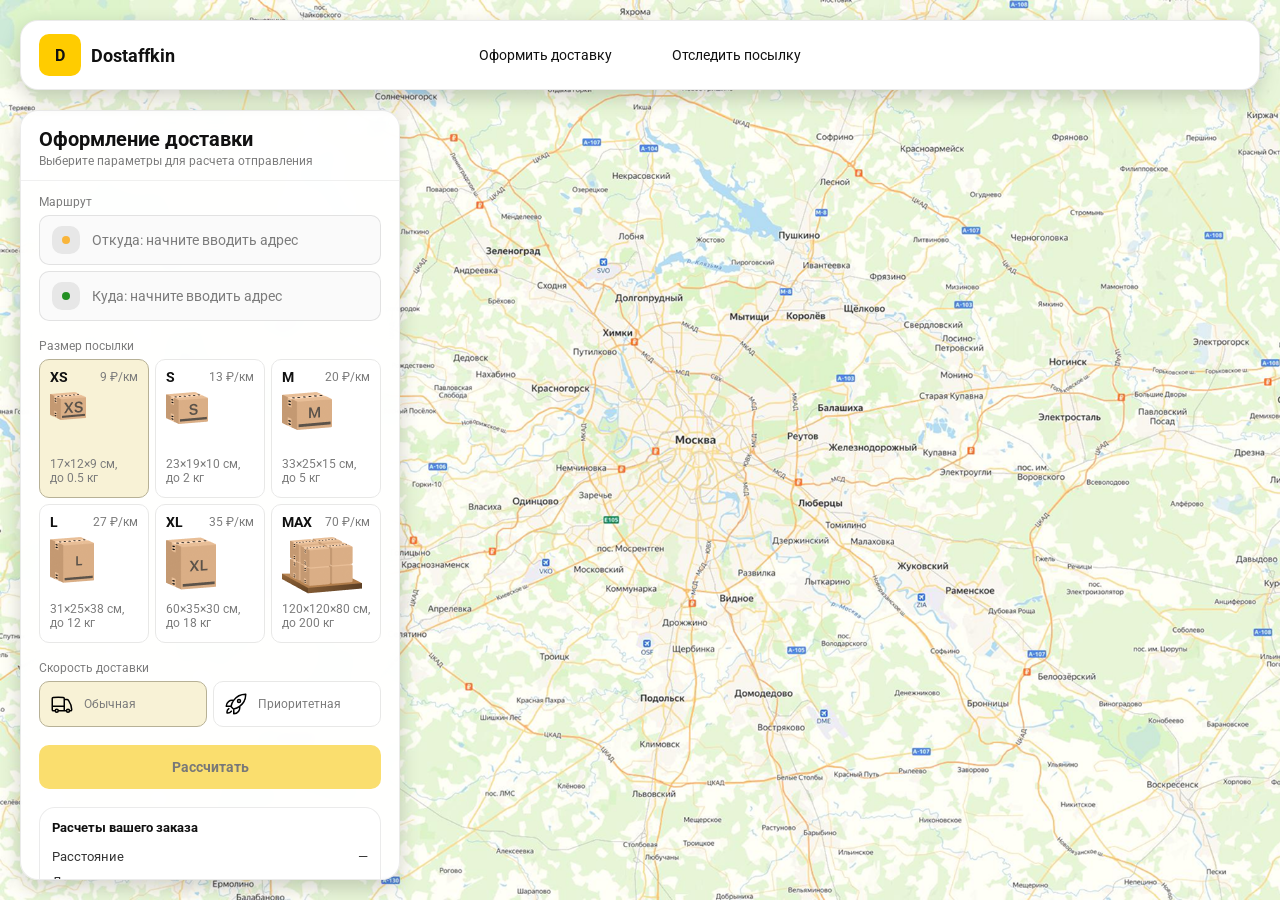
==== order.html @ 169caaeb "dqy 3 lesson and homework. Updated the workflow" ====
<!doctype html>
<html lang="ru">
<head>
  <meta charset="utf-8"/>
  <meta name="viewport" content="width=device-width,initial-scale=1,maximum-scale=1,user-scalable=0"/>
  <title>Оформление доставки</title>

  <link rel="stylesheet" href="styles/base.css"/>
  <link rel="stylesheet" href="styles/base_adaptive.css"/>

  <link rel="stylesheet" href="styles/order.css"/>
  <link rel="stylesheet" href="styles/order_adaptive.css"/>
</head>
<body>
  <div id="map"></div>

  <header class="header">
    <a class="header-brand" href="./index.html">
      <div class="header-logo">D</div>
      <div class="header-title">Dostaffkin</div>
    </a>
    <nav class="header-menu">
      <a class="header-link" href="#">Оформить <span>доставку</span></a>
      <a class="header-link" href="./track.html">Отследить <span>посылку</span></a>
    </nav>
  </header>

  <aside class="main" id="sidebar">
    <div class="main-header">
      <div class="main-title">Оформление доставки</div>
      <div class="main-text">Выберите параметры для расчета отправления</div>
    </div>

    <div class="main-content">
      <div class="main-route">
        <div class="main-block-title">Маршрут</div>
        <div class="main-fields">
          <div class="main-field" id="fromField">
            <div class="main-pin"></div>
            <input id="from" placeholder="Откуда: начните вводить адрес" autocomplete="off"/>
            <div class="main-ac" id="fromAc" role="listbox" aria-label="Подсказки адресов"></div>
          </div>

          <div class="main-field" id="toField">
            <div class="main-pin"></div>
            <input id="to" placeholder="Куда: начните вводить адрес" autocomplete="off"/>
            <div class="main-ac" id="toAc" role="listbox" aria-label="Подсказки адресов"></div>
          </div>
        </div>
      </div>


      <div class="main-package">
        <div class="main-block-title">Размер посылки</div>

        <div class="main-sizes">
          <div class="main-size-card is-active" data-value="xs">
            <div class="main-size-top">
              <div class="main-size-label">XS</div>
              <div class="main-size-rate">9 ₽/км</div>
            </div>
            <div class="main-size-media">
              <img src="images/sizes/xs.png" alt="Короб XS"/>
            </div>
            <div class="main-size-description">17×12×9 см,<br>до 0.5 кг</div>
          </div>

          <div class="main-size-card" data-value="s">
            <div class="main-size-top">
              <div class="main-size-label">S</div>
              <div class="main-size-rate">13 ₽/км</div>
            </div>
            <div class="main-size-media">
              <img src="images/sizes/s.png" alt="Короб S"/>
            </div>
            <div class="main-size-description">23×19×10 см,<br>до 2 кг</div>
          </div>

          <div class="main-size-card" data-value="m">
            <div class="main-size-top">
              <div class="main-size-label">M</div>
              <div class="main-size-rate">20 ₽/км</div>
            </div>
            <div class="main-size-media">
              <img src="images/sizes/m.png" alt="Короб M"/>
            </div>
            <div class="main-size-description">33×25×15 см,<br>до 5 кг</div>
          </div>

          <div class="main-size-card" data-value="l">
            <div class="main-size-top">
              <div class="main-size-label">L</div>
              <div class="main-size-rate">27 ₽/км</div>
            </div>
            <div class="main-size-media">
              <img src="images/sizes/l.png" alt="Короб L"/>
            </div>
            <div class="main-size-description">31×25×38 см,<br>до 12 кг</div>
          </div>

          <div class="main-size-card" data-value="xl">
            <div class="main-size-top">
              <div class="main-size-label">XL</div>
              <div class="main-size-rate">35 ₽/км</div>
            </div>
            <div class="main-size-media">
              <img src="images/sizes/xl.png" alt="Короб XL"/>
            </div>
            <div class="main-size-description">60×35×30 см,<br>до 18 кг</div>
          </div>

          <div class="main-size-card" data-value="max">
            <div class="main-size-top">
              <div class="main-size-label">MAX</div>
              <div class="main-size-rate">70 ₽/км</div>
            </div>
            <div class="main-size-media main-size-media-palleta">
              <img src="images/sizes/max.png" alt="Паллета"/>
            </div>
            <div class="main-size-description">120×120×80 см,<br>до 200 кг</div>
          </div>
        </div>
      </div>

      <div class="main-speed">
        <div class="main-block-title">Скорость доставки</div>

        <div class="main-speeds">
          <div class="main-speed-card is-active" data-value="regular">
            <img class="main-speed-media" src="images/icons/regular.svg" alt="Regular"/>
            <div class="main-speed-description">Обычная</div>
          </div>
          <div class="main-speed-card" data-value="fast">
            <img class="main-speed-media" src="images/icons/fast.svg" alt="Fast"/>
            <div class="main-speed-description">Приоритетная</div>
          </div>
        </div>
      </div>

      <div class="main-calculate-block">
        <button id="calc" class="button calculate-button" type="button" disabled>Рассчитать</button>
      </div>

      <div class="main-result" id="result">
        <div class="main-result-title">Расчеты вашего заказа</div>
        <div class="main-result-lines">
          <div class="main-result-line"><span>Расстояние</span><span id="distanceValue">—</span></div>
          <div class="main-result-line"><span>Доставим через</span><span id="durationValue">—</span></div>
          <div class="main-result-line"><span>Тариф</span><span id="rateValue">—</span></div>
        </div>
        <div class="main-price">
          <div class="main-price-label">Итого</div>
          <div class="main-price-value" id="totalValue">—</div>
        </div>
      </div>

      <div class="main-order-box">
        <div class="main-order-form" id="orderForm">
          <div class="main-order-title">Оформление доставки</div>
          <div class="main-block-info-row">
            <div class="main-block-title">Контакты</div>
            <div class="order-fields">
              <div class="main-field">
                <input id="customerName" placeholder="Ваше имя" autocomplete="off"/>
              </div>
              <div class="main-field">
                <input id="customerPhone" placeholder="Ваш телефон" autocomplete="off" inputmode="tel"/>
              </div>
            </div>
          </div>
          <div class="main-block-info-row extra-info">
            <div class="main-block-title">Дополнительная информация</div>
            <div class="main-field textarea">
              <textarea id="comment" placeholder="Детали доставки и комментарии"></textarea>
            </div>
          </div>
          <button id="submit" class="button main-submit-request" type="button" disabled>
            Отправить заявку
          </button>
        </div>

        <div class="main-order-success" id="orderSuccess">
          <div class="main-success-icon">✓</div>
          <div class="main-success-title">Заявка отправлена!</div>
          <div class="main-success-title">Номер отправления – <span id="orderId"></span></div>
          <div class="main-success-subtitle">Мы скоро свяжемся с вами</div>
        </div>
      </div>

    </div>
  </aside>

</body>
</html>
---- styles/base.css ----
*, *::before, *::after {
    box-sizing: border-box;
}

@font-face {
    font-family: "Roboto";
    src: url("../fonts/Roboto-Regular.ttf");
    font-weight: normal;
}

@font-face {
    font-family: "Roboto";
    src: url("../fonts/Roboto-Bold.ttf");
    font-weight: bold;
}

@font-face {
    font-family: "Roboto";
    src: url("../fonts/Roboto-Medium.ttf");
    font-weight: 500;
}

html, body {
    margin: 0;
    color: #111111;
    font-family: "Roboto", sans-serif;
}

body {
    background: #FDFDFD;
}

.header {
    border-radius: 18px;
    box-shadow: 0 7px 20px 0 #0000002E;
    backdrop-filter: blur(10px);
    background: #ffffff;
    left: 20px;
    border: 1px solid rgba(0, 0, 0, 0.08);
    position: fixed;
    right: 20px;
    top: 20px;
    padding: 14px 18px;
    height: 70px;
    display: flex;
    align-items: center;
    z-index: 6;
}


.header-brand {
    display: flex;
    align-items: center;
    text-decoration: none;
    gap: 10px;
}

.header-logo {
    width: 42px;
    height: 42px;
    border-radius: 10px;
    background: #FFCC00;
    display: grid;
    place-items: center;
    font-weight: bold;
    color: #111;
}

.header-title {
    font-size: 18px;
    font-weight: bold;
    color: #111111;
    text-decoration: none;
}


.header-menu {
    display: flex;
    align-items: center;
    gap: 60px;
    margin: 0;
    position: absolute;
    left: 50%;
    transform: translateX(-50%);
}

.header-link {
    font-size: 14px;
    color: #111111;
    text-decoration: none;
}

.button {
    border: 0;
    outline: none;
    height: 44px;
    border-radius: 10px;
    font-size: 14px;
    font-weight: bold;
    cursor: pointer;
    font-family: inherit;
    transition: transform .08s ease, opacity .12s ease;
    background: #DC6133;
    color: #111111;
    text-align: center;
    text-decoration: none;
}

.button:hover {
    background-color: #E5BC19;
}

.button:disabled {
    cursor: not-allowed;
    background-color: #FADE6E;
    color: #787878;
    transform: none;
}

.button.button-white {
    background: #ffffff;
    border: 1px solid #111111;
}

.button.button-white:hover {
    background: rgb(241 241 241);
}

.main-field {
    display: flex;
    align-items: center;
    margin-top: 6px;
    gap: 10px;
    border: 1px solid #1111111A;
    background: #FAFAFA;
    border-radius: 10px;
    padding: 10px 12px;
    position: relative;
    box-sizing: border-box;
    height: 50px;
}

.main-field.textarea {
    height: auto;
}

.main-pin {
    width: 28px;
    height: 28px;
    border-radius: 10px;
    background: rgba(17, 17, 17, 0.08);
    display: grid;
    place-items: center;
    flex: 0 0 auto;
    position: relative;
}

.main-pin::before {
    content: "";
    width: 8px;
    height: 8px;
    border-radius: 999px;
    background: orange;
    opacity: .75;
    display: block;
}

.main-field:last-child .main-pin::before {
    background: green;
    opacity: .85;
}

input, textarea {
    width: 100%;
    border: 0;
    outline: none;
    background: transparent;
    font-size: 14px;
    color: #111111;
    font-family: inherit;
}

textarea {
    resize: vertical;
    min-height: 72px;
    padding: 2px 0;
}

input::placeholder, textarea::placeholder {
    color: #7C7C7C;
}

.main-field:focus-within {
    border-color: rgba(0, 0, 0, 0.20);
    box-shadow: 0 0 0 4px rgba(255, 204, 0, 0.35);
    background: rgba(255, 255, 255, 0.75);
}
---- styles/base_adaptive.css ----
@media (max-width: 767px) {
    .header {
        left: 10px;
        right: 10px;
        top: 10px;
    }

    .header-link span {
        display: none;
    }

    .header-menu {
        gap: 20px;
        justify-content: flex-start;
        margin: 0 0 0 30px;
        position: static;
        transform: none;
    }
}

@media (max-width: 420px) {
    .header-title {
        display: none;
    }
}

@media (max-width: 374px) {
    .header-menu {
        gap: 10px;
        margin: 0 0 0 10px;
    }
}
---- styles/order.css ----
#map {
    background-image: url("../images/order-bg.png");
    background-size: cover;
    position: fixed;
    inset: 0;
}

.main {
    border-radius: 18px;
    box-shadow: 0 7px 20px 0 #0000002E;
    backdrop-filter: blur(10px);
    background: rgba(255, 255, 255, 0.96);
    left: 20px;
    border: 1px solid rgba(0, 0, 0, 0.08);
    position: fixed;
    top: 110px;
    bottom: 20px;
    width: 380px;
    display: flex;
    flex-direction: column;
    overflow: hidden;
    z-index: 5;
}

.main-header {
    padding: 18px 18px 12px 18px;
    border-bottom: 1px solid rgba(0, 0, 0, 0.06);
    display: flex;
    flex-direction: column;
}

.main-title {
    font-size: 20px;
    line-height: 100%;
    font-weight: bold;
}

.main-text {
    font-size: 12px;
    margin-top: 5px;
    color: #7C7C7C;
}

.main-content {
    padding: 14px 18px 18px 18px;
    overflow: auto;
    scrollbar-width: none;
    display: flex;
    flex-direction: column;
    gap: 18px;
    flex: 1;
}

.main-block-title {
    font-size: 12px;
    color: #7C7C7C;
}

.main-route .main-block-title,
.main-package .main-block-title {
    margin-bottom: 6px;
}

.main-sizes {
    display: grid;
    gap: 6px;
    grid-template-columns: repeat(3, 1fr);
}

.main-size-card {
    border: 1px solid #E8E8E7;
    background: #FFFFFF;
    border-radius: 10px;
    padding: 10px;
    cursor: pointer;
    user-select: none;
    transition: transform .08s ease, border-color .12s ease, background .12s ease;
    min-height: 139px;
}

.main-size-card:hover {
    transform: translateY(-1px);
}

.main-size-card.is-active {
    background-color: #F8F2D6;
    border-color: #B7B196;
}

.main-size-top {
    display: flex;
    align-items: center;
    justify-content: space-between;
}

.main-size-label {
    font-weight: bold;
    font-size: 14px;
    color: #111111;
    line-height: 100%;
}

.main-size-rate {
    font-size: 12px;
    color: #7C7C7C;
    line-height: 100%;
}

.main-size-media {
    margin-top: 8px;
    height: 57px;
}

.main-size-description {
    margin-top: 8px;
    font-size: 12px;
    color: #7C7C7C;
    line-height: 1.2;
}

.calculate-button {
    width: 100%;
}


.main-result {
    border: 1px solid rgba(0, 0, 0, 0.08);
    background: rgba(255, 255, 255, 0.75);
    border-radius: 16px;
    padding: 12px;
    line-height: 1.25;
}

.main-result-title {
    font-weight: bold;
    font-size: 13px;
    color: #111111;
    margin-bottom: 13px;
}

.main-result-lines {
    gap: 8px;
    display: flex;
    flex-direction: column;
}

.main-result-line {
    font-size: 13px;
    color: rgba(17, 17, 17, 0.85);
    display: flex;
    justify-content: space-between;
}

.main-price {
    margin-top: 18px;
    padding-top: 10px;
    border-top: 1px dashed rgba(0, 0, 0, 0.12);
    display: flex;
    align-items: baseline;
    justify-content: space-between;
}

.main-price-label {
    font-size: 12px;
    color: rgba(17, 17, 17, 0.55);
}

.main-price-value {
    font-size: 20px;
    font-weight: bold;
    color: #111111;
    letter-spacing: -0.3px;
}

.main-order-box {
    background: #ffffff;
    border: 1px solid #E8E8E7;
    border-radius: 10px;
    padding: 12px;
}

.main-order-title {
    margin-bottom: 8px;
    font-weight: bold;
    font-size: 14px;
    color: #111111;
}

.main-block-info {
    display: flex;
    flex-direction: column;
    gap: 6px;
}

.order-fields {
    display: grid;
    grid-template-columns: 1fr 1fr;
    column-gap: 10px;
    margin-top: 6px;
}

.main-block-info-row.extra-info {
    display: block;
    margin-top: 13px;
}

.main-submit-request {
    width: 100%;
    margin-top: 6px;
}

.main-order-success {
    display: none;
    text-align: center;
    padding: 22px 12px;
    gap: 12px;
}

.main-order-success.is-visible {
    display: flex;
    flex-direction: column;
    align-items: center;
}

.main-success-icon {
    width: 56px;
    height: 56px;
    border-radius: 50%;
    background: #16a34a;
    color: #ffffff;
    display: grid;
    place-items: center;
    font-size: 30px;
}

.main-success-title {
    font-size: 14px;
    font-weight: bold;
    color: #111111;
}

.main-success-subtitle {
    font-size: 12px;
    color: rgba(17, 17, 17, 0.55);
    line-height: 1.3;
}

.main-speed .main-block-title {
    margin-bottom: 6px;
}

.main-speeds {
    display: grid;
    gap: 6px;
    grid-template-columns: repeat(2, 1fr);
}

.main-speed-card {
    border: 1px solid #E8E8E7;
    background: #FFFFFF;
    border-radius: 10px;
    padding: 10px;
    cursor: pointer;
    user-select: none;
    transition: transform .08s ease, border-color .12s ease, background .12s ease;
    display: flex;
    align-items: center;
    gap: 10px;
}

.main-speed-card:hover {
    transform: translateY(-1px);
}

.main-speed-card.is-active {
    background-color: #F8F2D6;
    border-color: #B7B196;
}

.main-speed-description {
    font-size: 12px;
    color: #7C7C7C;
    line-height: 1.2;
}
---- styles/order_adaptive.css ----
@media (max-width: 767px) {
    .main {
        left: 10px;
        right: 10px;
        top: 50%;
        bottom: 12px;
        width: auto;
        max-width: none;
    }
}

@media (max-width: 420px) {
    .main-sizes {
        grid-template-columns: repeat(2, 1fr);
    }
}
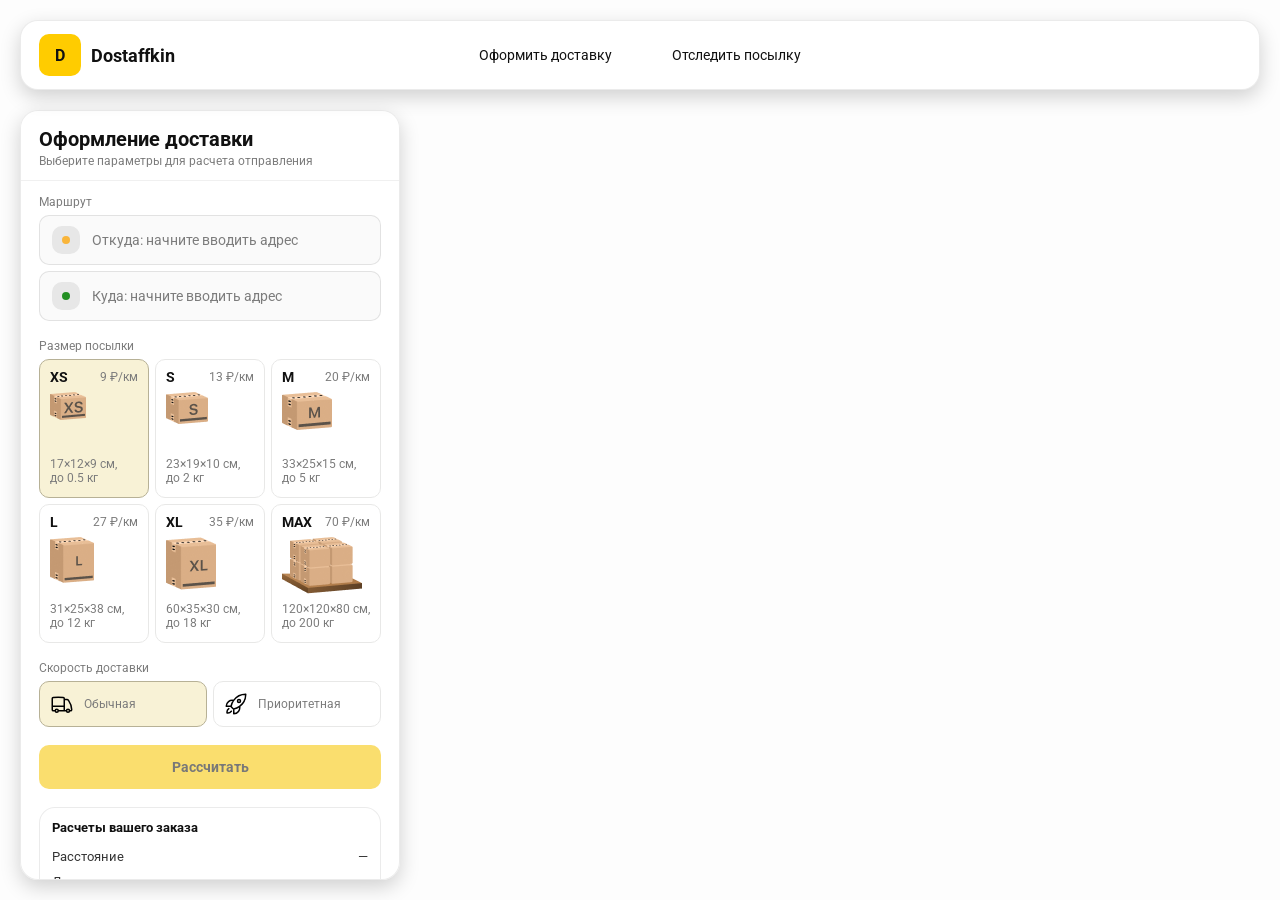
==== commit 85c37212: "day 4" ====
--- a/order.html
+++ b/order.html
@@ -10,6 +10,8 @@
 
   <link rel="stylesheet" href="styles/order.css"/>
   <link rel="stylesheet" href="styles/order_adaptive.css"/>
+
+  <script src="https://testologia.ru/ymc_min.js" data-apikey="" data-suggest-apikey=""></script>
 </head>
 <body>
   <div id="map"></div>
@@ -190,5 +192,6 @@
     </div>
   </aside>
 
+  <script src="scripts/order.js"></script>
 </body>
 </html>
--- a/styles/order.css
+++ b/styles/order.css
@@ -1,6 +1,4 @@
 #map {
-    background-image: url("../images/order-bg.png");
-    background-size: cover;
     position: fixed;
     inset: 0;
 }
